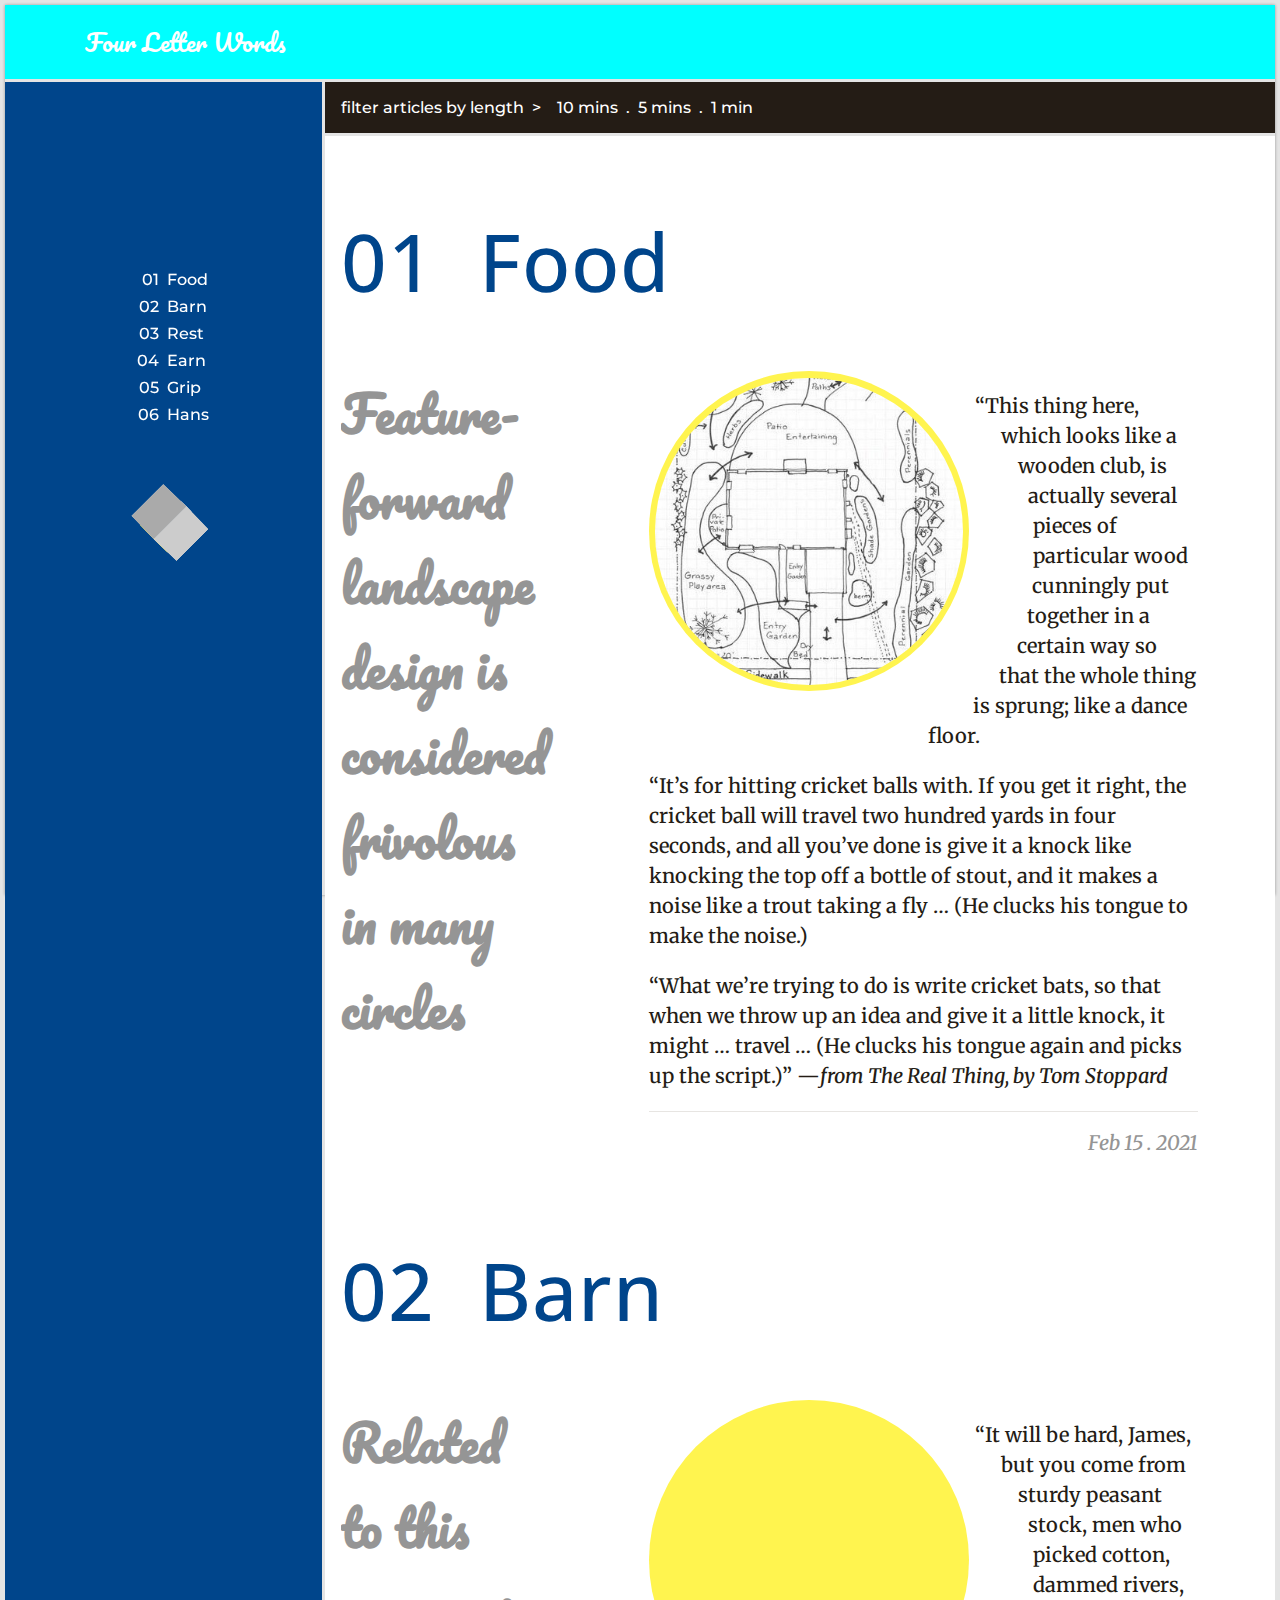
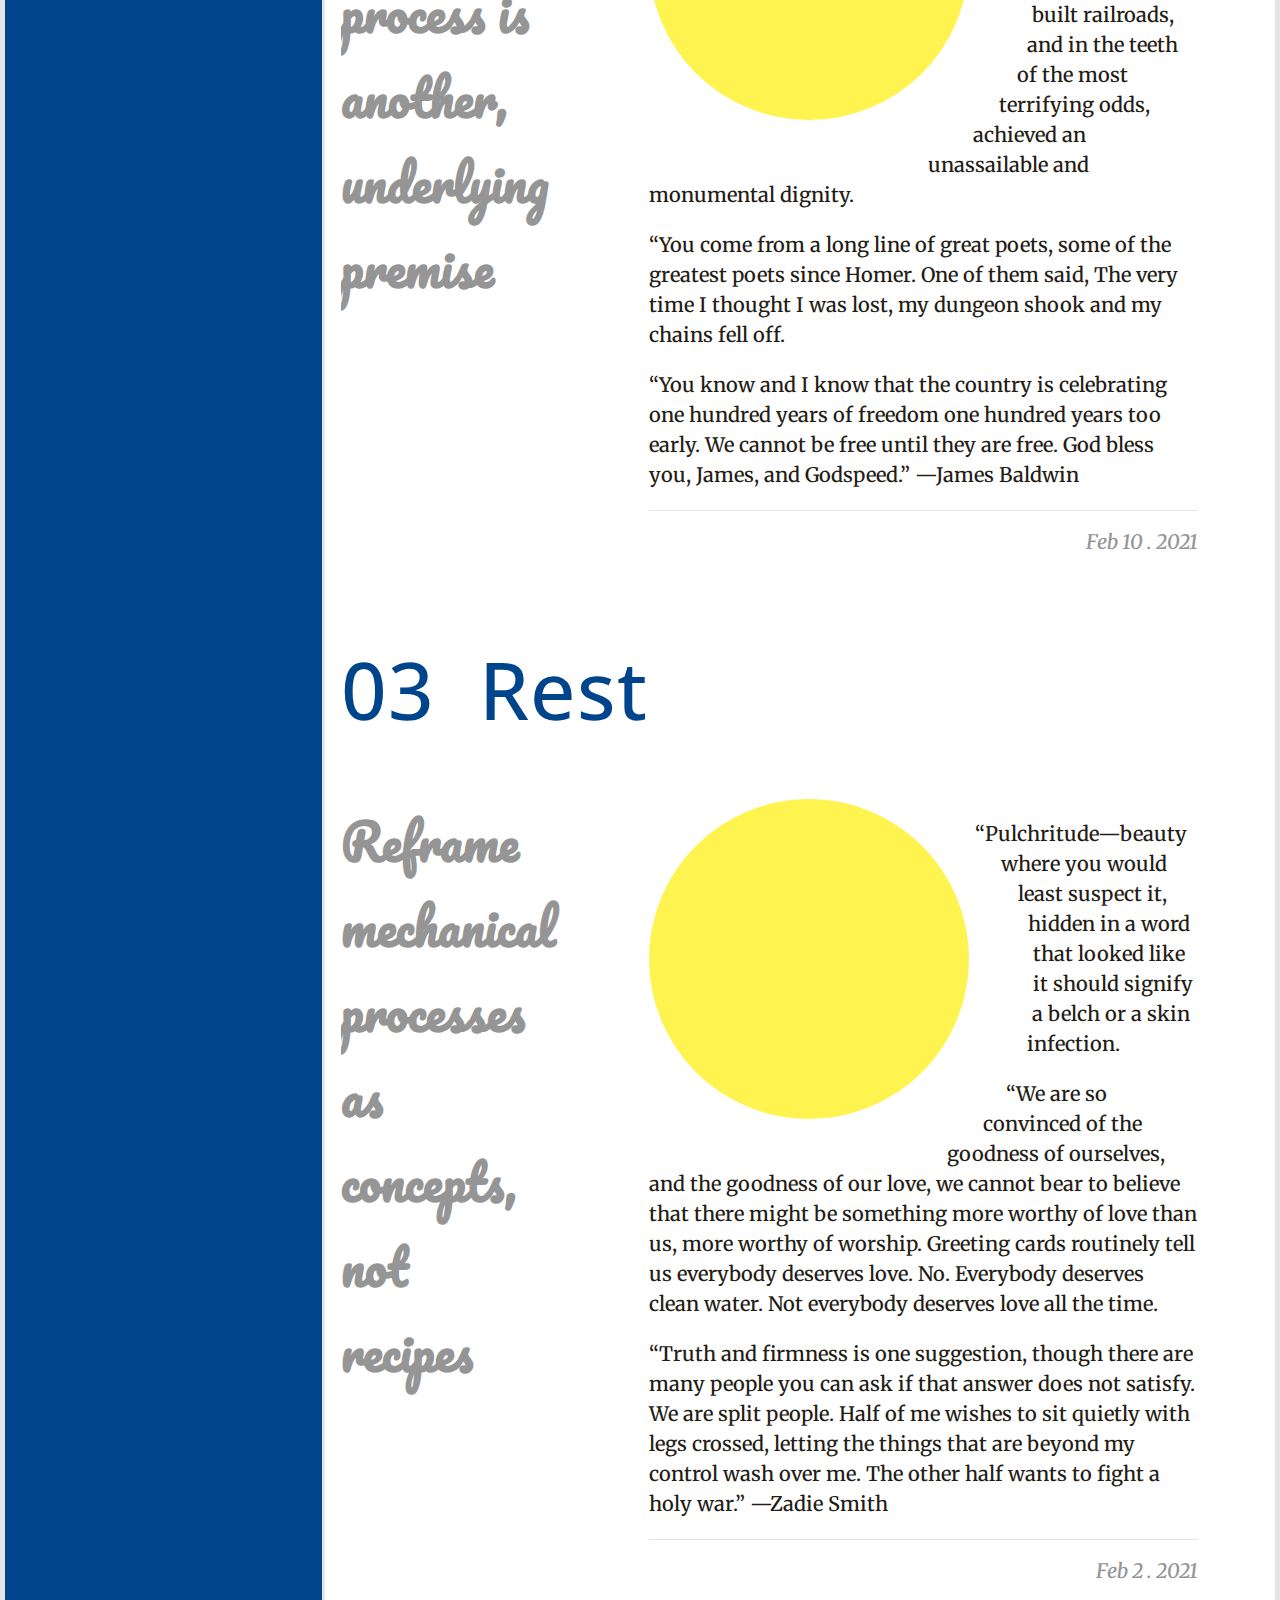
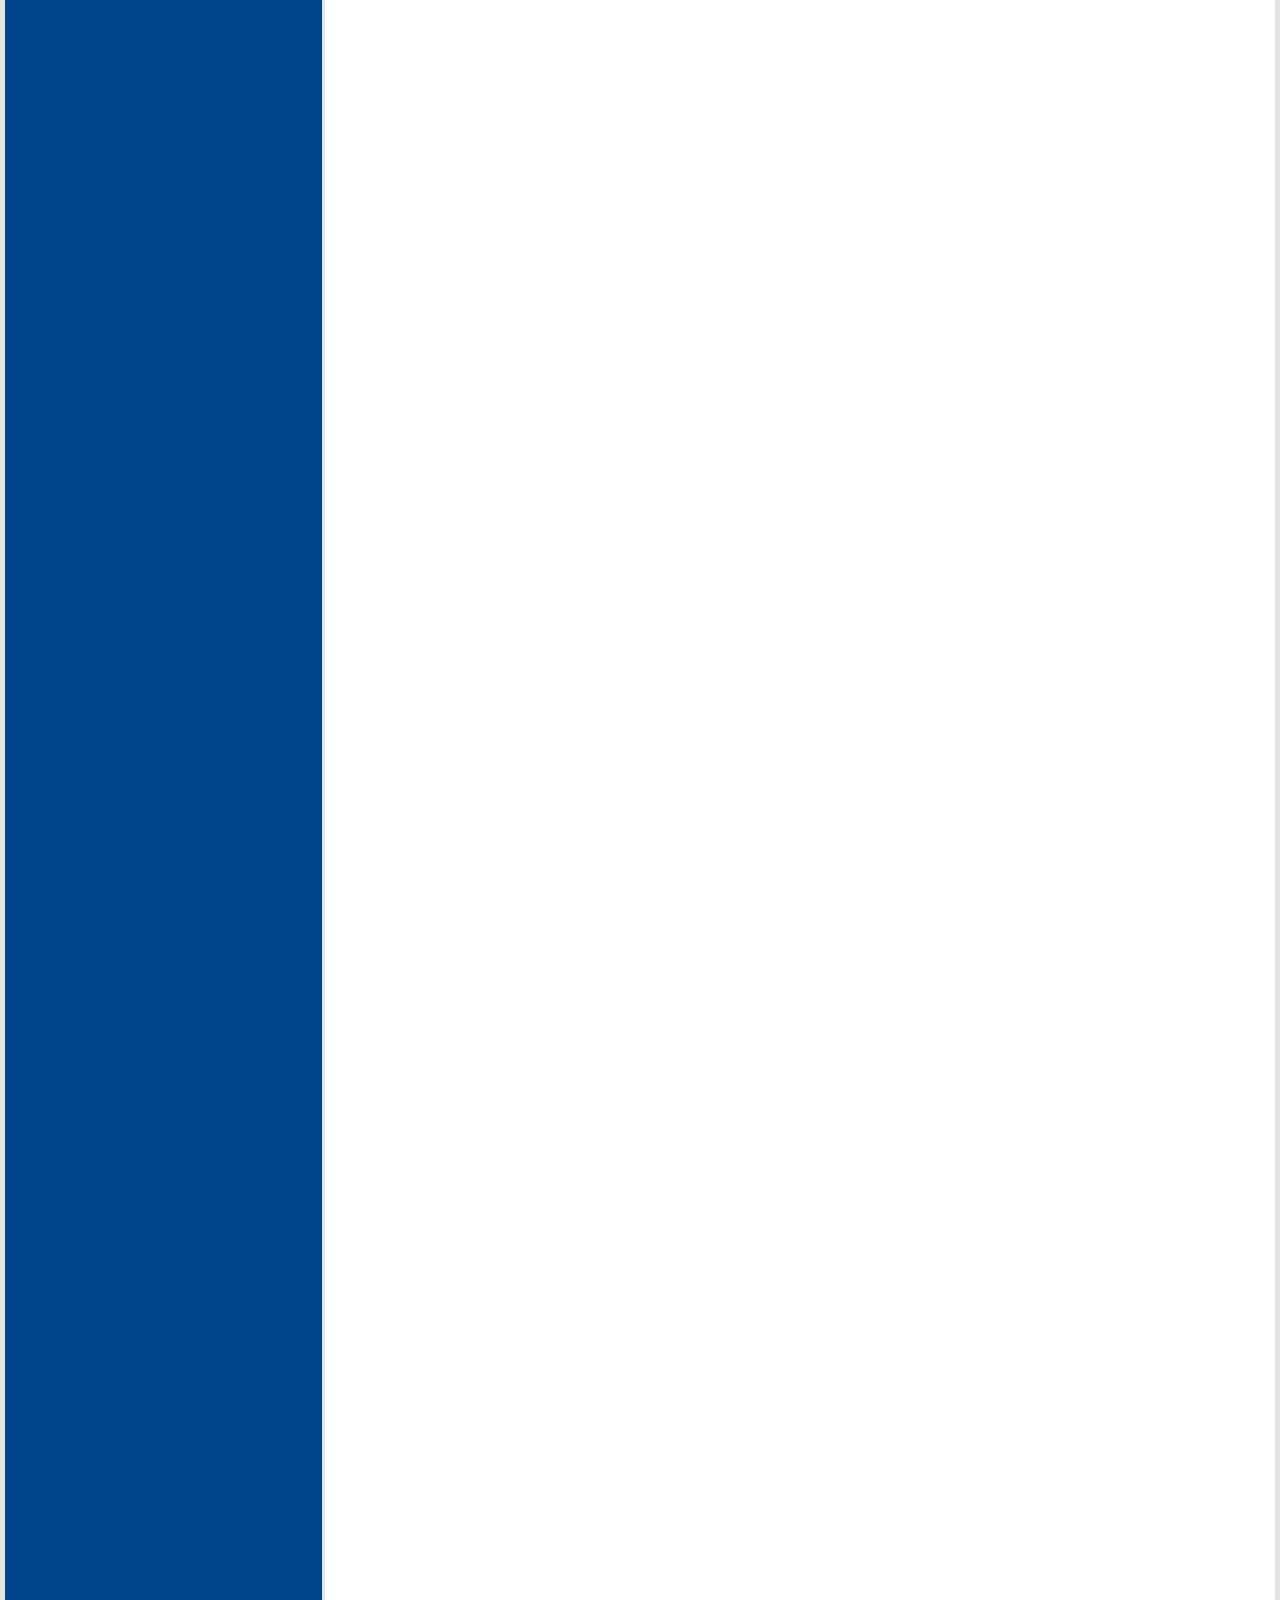
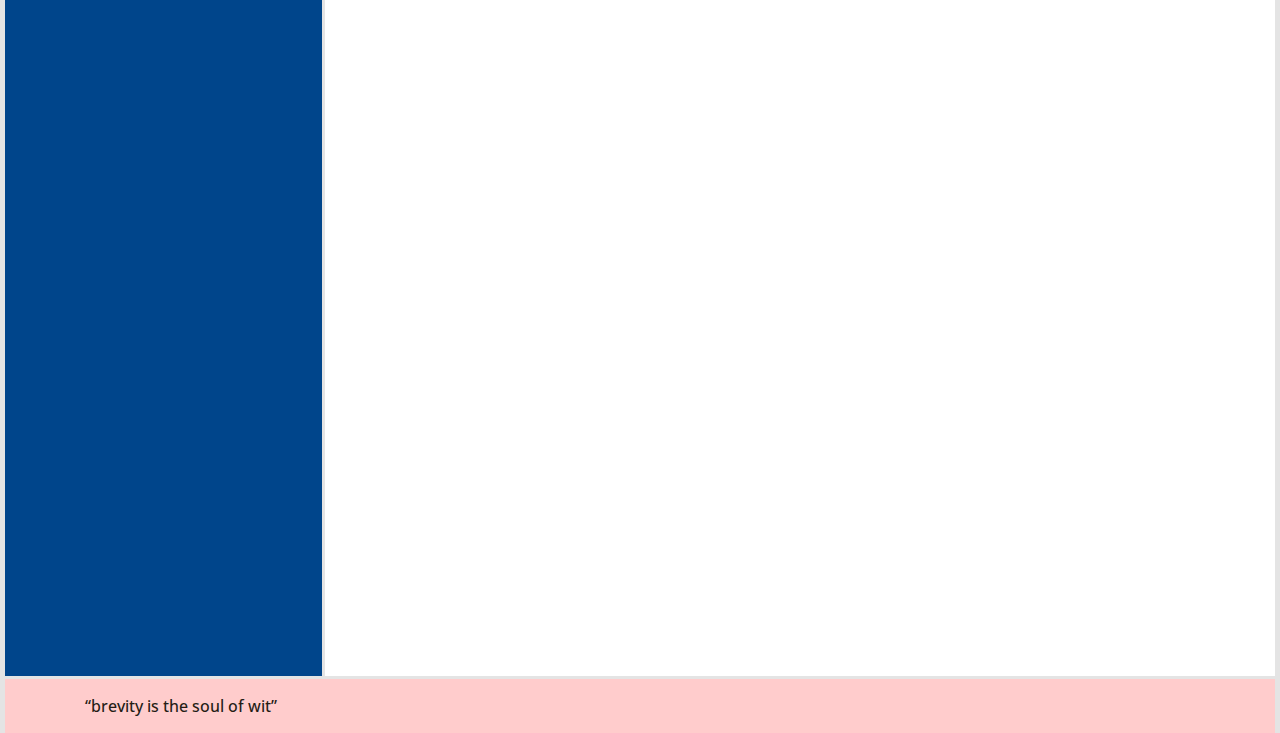
==== post.html @ 9ed11d13 "Add files via upload" ====
<!DOCTYPE html>

<html lang="en" id="start">

  <head>

    <!-- general -->
    <title>Whale</title>
    <meta name="description" content="#" >
    <meta name="viewport" content="width=device-width, initial-scale=1.0, maximum-scale=5">
    <meta http-equiv="Content-Type" content="text/html; charset=utf-8" >

    <!-- style assets -->
    <link rel="preconnect" href="https://fonts.gstatic.com">
    <link href="https://fonts.googleapis.com/css2?family=Lato&family=Merriweather&family=Montserrat&family=Open+Sans:wght@800&family=Oswald&family=Pacifico&family=Poppins&display=swap" rel="stylesheet">
    <link rel="preload" href="https://unpkg.com/aos@2.3.1/dist/aos.css" crossorigin as="style">
    <link rel="stylesheet" href="https://unpkg.com/aos@2.3.1/dist/aos.css" media="print" onload="this.media='all'">  
    <link rel="stylesheet" href="css/style.css" media="print" onload="this.media='all'">   

    <!-- main scripts-->
    <script src="https://ajax.googleapis.com/ajax/libs/jquery/3.5.1/jquery.min.js"></script>

    <!-- modernizr -->
    <script>
      
      !function(e,n,A){function o(e,n){return typeof e===n}function t(){var e,n,A,t,a,i,l;for(var f in r)if(r.hasOwnProperty(f)){if(e=[],n=r[f],n.name&&(e.push(n.name.toLowerCase()),n.options&&n.options.aliases&&n.options.aliases.length))for(A=0;A<n.options.aliases.length;A++)e.push(n.options.aliases[A].toLowerCase());for(t=o(n.fn,"function")?n.fn():n.fn,a=0;a<e.length;a++)i=e[a],l=i.split("."),1===l.length?Modernizr[l[0]]=t:(!Modernizr[l[0]]||Modernizr[l[0]]instanceof Boolean||(Modernizr[l[0]]=new Boolean(Modernizr[l[0]])),Modernizr[l[0]][l[1]]=t),s.push((t?"":"no-")+l.join("-"))}}function a(e){var n=u.className,A=Modernizr._config.classPrefix||"";if(c&&(n=n.baseVal),Modernizr._config.enableJSClass){var o=new RegExp("(^|\\s)"+A+"no-js(\\s|$)");n=n.replace(o,"$1"+A+"js$2")}Modernizr._config.enableClasses&&(n+=" "+A+e.join(" "+A),c?u.className.baseVal=n:u.className=n)}function i(e,n){if("object"==typeof e)for(var A in e)f(e,A)&&i(A,e[A]);else{e=e.toLowerCase();var o=e.split("."),t=Modernizr[o[0]];if(2==o.length&&(t=t[o[1]]),"undefined"!=typeof t)return Modernizr;n="function"==typeof n?n():n,1==o.length?Modernizr[o[0]]=n:(!Modernizr[o[0]]||Modernizr[o[0]]instanceof Boolean||(Modernizr[o[0]]=new Boolean(Modernizr[o[0]])),Modernizr[o[0]][o[1]]=n),a([(n&&0!=n?"":"no-")+o.join("-")]),Modernizr._trigger(e,n)}return Modernizr}var s=[],r=[],l={_version:"3.6.0",_config:{classPrefix:"",enableClasses:!0,enableJSClass:!0,usePrefixes:!0},_q:[],on:function(e,n){var A=this;setTimeout(function(){n(A[e])},0)},addTest:function(e,n,A){r.push({name:e,fn:n,options:A})},addAsyncTest:function(e){r.push({name:null,fn:e})}},Modernizr=function(){};Modernizr.prototype=l,Modernizr=new Modernizr;var f,u=n.documentElement,c="svg"===u.nodeName.toLowerCase();!function(){var e={}.hasOwnProperty;f=o(e,"undefined")||o(e.call,"undefined")?function(e,n){return n in e&&o(e.constructor.prototype[n],"undefined")}:function(n,A){return e.call(n,A)}}(),l._l={},l.on=function(e,n){this._l[e]||(this._l[e]=[]),this._l[e].push(n),Modernizr.hasOwnProperty(e)&&setTimeout(function(){Modernizr._trigger(e,Modernizr[e])},0)},l._trigger=function(e,n){if(this._l[e]){var A=this._l[e];setTimeout(function(){var e,o;for(e=0;e<A.length;e++)(o=A[e])(n)},0),delete this._l[e]}},Modernizr._q.push(function(){l.addTest=i}),Modernizr.addAsyncTest(function(){function e(e,n,A){function o(n){var o=n&&"load"===n.type?1==t.width:!1,a="webp"===e;i(e,a&&o?new Boolean(o):o),A&&A(n)}var t=new Image;t.onerror=o,t.onload=o,t.src=n}var n=[{uri:"[data-uri]",name:"webp"},{uri:"[data-uri]",name:"webp.alpha"},{uri:"[data-uri]",name:"webp.animation"},{uri:"[data-uri]",name:"webp.lossless"}],A=n.shift();e(A.name,A.uri,function(A){if(A&&"load"===A.type)for(var o=0;o<n.length;o++)e(n[o].name,n[o].uri)})}),t(),a(s),delete l.addTest,delete l.addAsyncTest;for(var p=0;p<Modernizr._q.length;p++)Modernizr._q[p]();e.Modernizr=Modernizr}(window,document);

    </script>

    <script>
      
      window.addEventListener('scroll', () => {
        document.body.style.setProperty('--scroll',window.pageYOffset / (document.body.offsetHeight - window.innerHeight));
      }, false);

    </script>

    <!-- open graph -->
    <meta property="og:url" content="#">
    <meta property="og:type" content="website">
    <meta property="og:title" content="#">
    <meta property="og:description" content="#">
    <meta property="fb:app_id" content="#" />
    <meta property="og:image" content="#">
    <meta property="og:image:width" content="#" />
    <meta property="og:image:height" content="#" />

    <!-- twitter -->
    <meta name="twitter:card" content="summary_large_image">
    <meta name="twitter:site" content="#">
    <meta name="twitter:creator" content="#">
    <meta name="twitter:image" content="#">

  </head>

  <body id="main">
      
    <div class="page-wrap">

      <header class="page-header">

        <div>Four Letter Words</div>

      </header>

      <nav class="page-nav">filter articles by length&nbsp;&nbsp;>&nbsp;&nbsp;&nbsp;&nbsp;10 mins&nbsp;&nbsp;.&nbsp;&nbsp;5 mins&nbsp;&nbsp;.&nbsp;&nbsp;1 min</nav>

      <main class="page-main">

        <article id="01">

          <div class="article-wrap">

            <h1>01&nbsp;&nbsp;Food</h1>

            <h3>Feature-forward landscape design is considered frivolous in many circles</h3>

            <div class="article-main-text">

              <div class="yellow-box"><img src="img/plants-360-square.jpg" data-aos="zoom-in" data-aos-delay="200"></div>

              <p>&ldquo;This thing here, which looks like a wooden club, is actually several pieces of particular wood cunningly put together in a certain way so that the whole thing is sprung; like a dance floor.</p>
              <p>&ldquo;It’s for hitting cricket balls with. If you get it right, the cricket ball will travel two hundred yards in four seconds, and all you’ve done is give it a knock like knocking the top off a bottle of stout, and it makes a noise like a trout taking a fly … (He clucks his tongue to make the noise.)</p>
              <p>&ldquo;What we’re trying to do is write cricket bats, so that when we throw up an idea and give it a little knock, it might … travel … (He clucks his tongue again and picks up the script.)&rdquo; &mdash;<em>from The Real Thing, by Tom Stoppard</em></p>

              <p class="post-date">Feb 15 . 2021</p>

            </div>

          </div> 

        </article>

        <article id="02">

          <div class="article-wrap">          

            <h1>02&nbsp;&nbsp;Barn</h1>

            <h3>Related to this process is another, underlying premise</h3>

            <div class="article-main-text">

              <div class="yellow-box"><img src="img/barn-360-square.jpg" data-aos="zoom-in" data-aos-delay="200"></div>

              <p>&ldquo;It will be hard, James, but you come from sturdy peasant stock, men who picked cotton, dammed rivers, built railroads, and in the teeth of the most terrifying odds, achieved an unassailable and monumental dignity.</p>

              <p>&ldquo;You come from a long line of great poets, some of the greatest poets since Homer. One of them said, The very time I thought I was lost, my dungeon shook and my chains fell off.</p>

              <p>&ldquo;You know and I know that the country is celebrating one hundred years of freedom one hundred years too early. We cannot be free until they are free. God bless you, James, and Godspeed.&rdquo; &mdash;James Baldwin </p>

              <p class="post-date">Feb 10 . 2021</p>              

            </div>

          </div>

        </article>

        <article id="03">

          <div class="article-wrap">          

            <h1>03&nbsp;&nbsp;Rest</h1>

            <h3>Reframe mechanical processes as concepts, not recipes</h3>

            <div class="article-main-text">   

              <div class="yellow-box"><img src="img/chart-360-square.jpg" data-aos="zoom-in" data-aos-delay="200"></div>

              <p>&ldquo;Pulchritude&mdash;beauty where you would least suspect it, hidden in a word that looked like it should signify a belch or a skin infection.</p>

              <p>&ldquo;We are so convinced of the goodness of ourselves, and the goodness of our love, we cannot bear to believe that there might be something more worthy of love than us, more worthy of worship. Greeting cards routinely tell us everybody deserves love. No. Everybody deserves clean water. Not everybody deserves love all the time.</p>

              <p>&ldquo;Truth and firmness is one suggestion, though there are many people you can ask if that answer does not satisfy. We are split people. Half of me wishes to sit quietly with legs crossed, letting the things that are beyond my control wash over me. The other half wants to fight a holy war.&rdquo; &mdash;Zadie Smith </p>

              <p class="post-date">Feb 2 . 2021</p>              

            </div>

          </div>

        </article>

        <article id="04">

          <div class="article-wrap">          

            <h1>04&nbsp;&nbsp;Earn</h1>

            <h3>Defining a rhombus would be easier if it was called a diamond</h3>

            <div class="article-main-text">

              <div class="yellow-box"><img src="img/barn-360-square.jpg" data-aos="zoom-in" data-aos-delay="200"></div>            

              <p>&ldquo;And these qualities being the only ones which could attract consideration, it was soon necessary to have them, or, at least, to appear to.</p>

              <p>&ldquo;In other words, for one's own advantage, it was necessary to appear to be other than what one, in fact, was.</p>

              <p>&rdquo;Pity, it turns out, is a natural sentiment which, moderating in each individual the activity of love of onesself, contributes to the natural preservation of the entire species.&mdash;Jean-Jacques Rousseau</p>

              <p class="post-date">Dec 19 . 2020</p>              

            </div>

          </div>

        </article> 

        <article id="05">

          <div class="article-wrap">          

            <h1>05&nbsp;&nbsp;Grip</h1>

            <h3>Screenless time isn't what it used to be, yet hope lingers</h3>

            <div class="article-main-text"> 

              <div class="yellow-box"><img src="img/plants-360-square.jpg" data-aos="zoom-in" data-aos-delay="200"></div>                     

              <p>Lorem ipsum dolor, sit amet consectetur adipisicing elit. Dignissimos laborum cumque incidunt, enim ipsa dicta? Porro illo doloribus, consectetur eum exercitationem sit ipsam, est nesciunt maxime, eius animi dolor? Deserunt dolor sed, ipsam tempore ullam architecto fuga voluptas, quis veniam. Vitae veniam, odit adipisci.</p>

              <p>Quas similique debitis excepturi quisquam minima facere temporibus, porro optio perferendis iusto fuga. Consequuntur pariatur illum doloremque, necessitatibus praesentium quis cumque officiis non commodi reprehenderit quaerat velit saepe impedit vitae dolores, veritatis reiciendis ducimus nobis totam.</p>

              <p class="post-date">Dec 3 . 2020</p>              

            </div>

          </div>

        </article>

        <article id="06">

          <div class="article-wrap">          

            <h1>06&nbsp;&nbsp;Hans</h1>

            <h3>Plateless meat rests in dirt, climbing into roses</h3>

            <div class="article-main-text"> 

              <div class="yellow-box"><img src="img/hans-bw-3-360-square.jpg" data-aos="zoom-in" data-aos-delay="200"></div>                     

              <p>Lorem ipsum dolor, sit amet consectetur adipisicing elit. Dignissimos laborum cumque incidunt, enim ipsa dicta? Porro illo doloribus, consectetur eum exercitationem sit ipsam, est nesciunt maxime, eius animi dolor? Deserunt dolor sed, ipsam tempore ullam architecto fuga voluptas, quis veniam. Vitae veniam, odit adipisci.</p>

              <p>Quas similique debitis excepturi quisquam minima facere temporibus, porro optio perferendis iusto fuga. Consequuntur pariatur illum doloremque, necessitatibus praesentium quis cumque officiis non commodi reprehenderit quaerat velit saepe impedit vitae dolores, veritatis reiciendis ducimus nobis totam.</p>

              <p>Quas similique debitis excepturi quisquam minima facere temporibus, porro optio perferendis iusto fuga. Consequuntur pariatur illum doloremque, necessitatibus praesentium quis cumque officiis non commodi reprehenderit quaerat velit saepe impedit vitae dolores, veritatis reiciendis ducimus nobis totam.</p>              

              <p class="post-date">Dec 1 . 2020</p>              

            </div>

          </div>

        </article>                     

      </main>

      <aside class="page-sidebar" >

        <div class="cube-wrap">
          <div class="cube">
            <div class="side top"></div>
            <div class="side bottom"></div>
            <div class="side front"></div>
            <div class="side back"></div>
            <div class="side left"></div>
            <div class="side right"></div>
          </div>
        </div>

        <div class="page-sidebar-menu">

          <div class="left-col"><a href="#01">01</a></div><div class="right-col"><a href="#01">Food</a></div>
          <div class="left-col"><a href="#02">02</a></div><div class="right-col"><a href="#02">Barn</a></div>
          <div class="left-col"><a href="#03">03</a></div><div class="right-col"><a href="#03">Rest</a></div>
          <div class="left-col"><a href="#04">04</a></div><div class="right-col"><a href="#04">Earn</a></div>
          <div class="left-col"><a href="#05">05</a></div><div class="right-col"><a href="#05">Grip</a></div>
          <div class="left-col"><a href="#06">06</a></div><div class="right-col"><a href="#06">Hans</a></div>

        </div>                   

      </aside>

      <footer class="page-footer">

        <div><q>brevity is the soul of wit</q></div>

      </footer>

    </div>

    <script src="https://unpkg.com/aos@next/dist/aos.js"></script>

    <script>

      AOS.init();

    </script>    
    
  </body>

</html>
---- css/style.css ----
* {

          box-sizing: border-box;

        }

        html {

          scroll-behavior: smooth;

        }

        body {

          background: #e4e4e4;
          padding: 5px;
          min-height: 200vh;
          margin: 0;
          font-size: 16px;
          font-weight: 500;
          text-rendering: optimizeLegibility;
          --blk1: #241c15;
          --blk2: #000000;
          --wht1: #ffffff;
          --wht2: #f6f6f4;
          --yel1: #fff44f;
          --yel2: #ffe01b;
          --red1: #ffcccc;
          --red2: #ff4f5e;
          --blu1: #00ffff;
          --blu2: #00458b;
          --grn1: #54ffbd;
          --grn2: #005e5e;
          --pur1: #6e008b;
          --pur2: #6e008b;
          --gry1: #e7e5e2;
          --gry2: #959595;

        }


    /*  PAGE  */

        .page-wrap {

          height: calc(100vh - 10px);
          box-shadow: 0 0 3px rgba(0, 0, 0, 0.33);
          display: grid;
          grid-template-columns: minmax(10px, 1fr) minmax(10px, 3fr);
          grid-template-rows: min-content min-content 1fr min-content;
          grid-gap: 3px;

        }

        .page-wrap > * {

          padding: 1rem;
          text-align: center;

        }          


    /*  HEADER  */        

        .page-header {

          grid-column: 1/-1;
          background: var(--blu1);
          font-family: 'Pacifico', cursive;
          font-size: x-large;
          color: white;
          text-align: left;

        }

        .page-header > div {

           display: inline-block;
           margin-left: 5vw;

        }


    /*  SIDEBAR  */        

        .page-sidebar {

          grid-column: 1/2;
          grid-row: 2/4;
          background: var(--blu2);
          font-family: 'Montserrat', sans-serif;
          color: var(--wht1);

        }

        .page-sidebar a {

          text-decoration: none;
          color: var(--wht1);

        }

        .page-sidebar-menu {

          display: grid;
          grid-template-columns: 1fr 1fr;
          grid-template-rows: auto;
          grid-gap: 0.5rem;
          position: sticky;
          top: 30%;

        }

        .page-sidebar-menu .left-col {

          text-align: right;

        }

        .page-sidebar-menu .right-col {

          text-align: left;

        }


    /*  NAV  */        

        .page-nav {

          grid-column: 2/3;
          background: var(--blk1);
          font-family: 'Montserrat', sans-serif;
          text-align: left;
          color: var(--wht1);          

        }


    /*  MAIN  */        

        .page-main {

          grid-column: 2/3;
          background: var(--wht1);
          color: var(--blk1);

        }

    /*  ARTICLE  */

        article {

          contain: content;
          content-visibility: auto;
          contain-intrinsic-size: 750px;

        }

        .article-wrap {

          display: grid;
          grid-gap: 3px;
          grid-template-columns: minmax(10px, 1fr) minmax(10px, 2fr);
          grid-template-rows: min-content min-content 1fr min-content;

        }

        .article-main-text {

          grid-column: 2/3;
          grid-row: 2/4;
          color: var(--blk1);

        }

        .yellow-box {

          height: 20rem;
          width: 20rem;
          background: var(--yel1);
          border-radius: 50%;
          float: left;
          shape-outside: circle();
          margin-right: 5rem;
          margin-bottom: 3rem;

        }

        .yellow-box img {

          border-radius: 50%;
          width: 96%;
          height: auto;
          position: relative;
          top: 2%;

        }

        .post-date {

          font-style: italic;
          font-weight: 500;
          color: var(--gry2);
          padding-top: 1rem;
          margin-top: 1rem;
          border-top: 1px solid var(--gry1);
          text-align: right;

        }          


    /*  FOOTER  */        

        .page-footer {

          grid-column: 1/-1;
          background: var(--red1);
          font-family: 'Open Sans', sans-serif;         
          text-align: left;
          color: var(--blk1);

        }

        .page-footer > div {

           display: inline-block;
           margin-left: 5vw;

        }        


    /*  H1, H3, P, ETC  */        

        h1 {

          font-family: 'Open Sans', sans-serif;
          font-style: normal;
          font-weight: 500;
          font-size: 5rem;
          letter-spacing: 1px;
          text-align: left;
          color: var(--blu2);
          grid-column: 1/-1;
          grid-row: 1/2;

        }

        h3 {

          text-transform: none;
          text-align: left;
          font-family: 'Pacifico', cursive;
          font-weight: 700;
          font-size: 3rem;
          color: var(--gry2);
          width: 66.67%;
          grid-column: 1/2;
          grid-row: 2/4;
          margin-top: 0;

        }    

        p {

          text-align: left;
          text-transform: none;
          font-family: 'Merriweather', serif;
          font-size: 1.25rem;
          line-height: 150%;
          margin-right: 10%;

        }


    /*  MEDIA QUERIES  */

        @media (max-width: 600px) {

          .page-wrap {

            grid-template-columns: 100%;
            grid-template-rows: auto;

          }

          .page-wrap > * {

            grid-column: 1/-1 !important;
            grid-row: auto !important;

          }

          .article-wrap > * {

            grid-column: 1/-1 !important;
            grid-row: auto !important;

          }

          .cube-wrap {

            display: none;

          }

        }


    /*  EMBELLISHMENTS  */

        ::-moz-selection { 

          background-color: var(--blu2); color: var(--wht1) 

        }
        
        ::selection { 

          background-color:var(--blu2); color: var(--wht1) 

        }


    /* CUBE */

          .cube-wrap {

            --size: 5vmin;
            position: sticky;
            top: 58%;
            left: 13.25%;
            width: 0;
            height: 0;
            perspective: 100vmin;

          }

          .cube {

            transform-style: preserve-3d;
            transform: rotateX(0deg) rotateZ(45deg) rotateY(-45deg);
            animation: cube 1s linear;

          }

          @keyframes cube {

            to {

              transform: rotateX(360deg) rotateZ(45deg) rotateY(-45deg);

            }

          }

          .side {

            position: absolute;
            width: var(--size);
            height: var(--size);
            background-color: #eee;
            backface-visibility: visible;
            top: calc(var(--size) * -.5);
            left: calc(var(--size) * -.5);

          }

          .top {

            background-color: #fff;
            transform: rotateX(90deg) translateZ(calc(var(--size) * .5));

          }

          .bottom {

            background-color: var(--yel1);
            transform: rotateX(90deg) translateZ(calc(var(--size) * -.5));

          }

          .left {

            background-color: #ccc;
            transform: rotateY(90deg) translateZ(calc(var(--size) * .5));

          }
          .right {
            background-color: #ddd;
            transform: rotateY(90deg) translateZ(calc(var(--size) * -.5));
          }

          .front {

            background-color: #aaa;
            transform: translateZ(calc(var(--size) * .5));

          }

          .back {

            background-color: #bbb;
            transform: translateZ(calc(var(--size) * -.5));

          }

          :root * {

            animation-play-state: paused;
            animation-delay: calc(var(--scroll) * -1s);
            animation-iteration-count: 5;
            animation-fill-mode: both;

          }
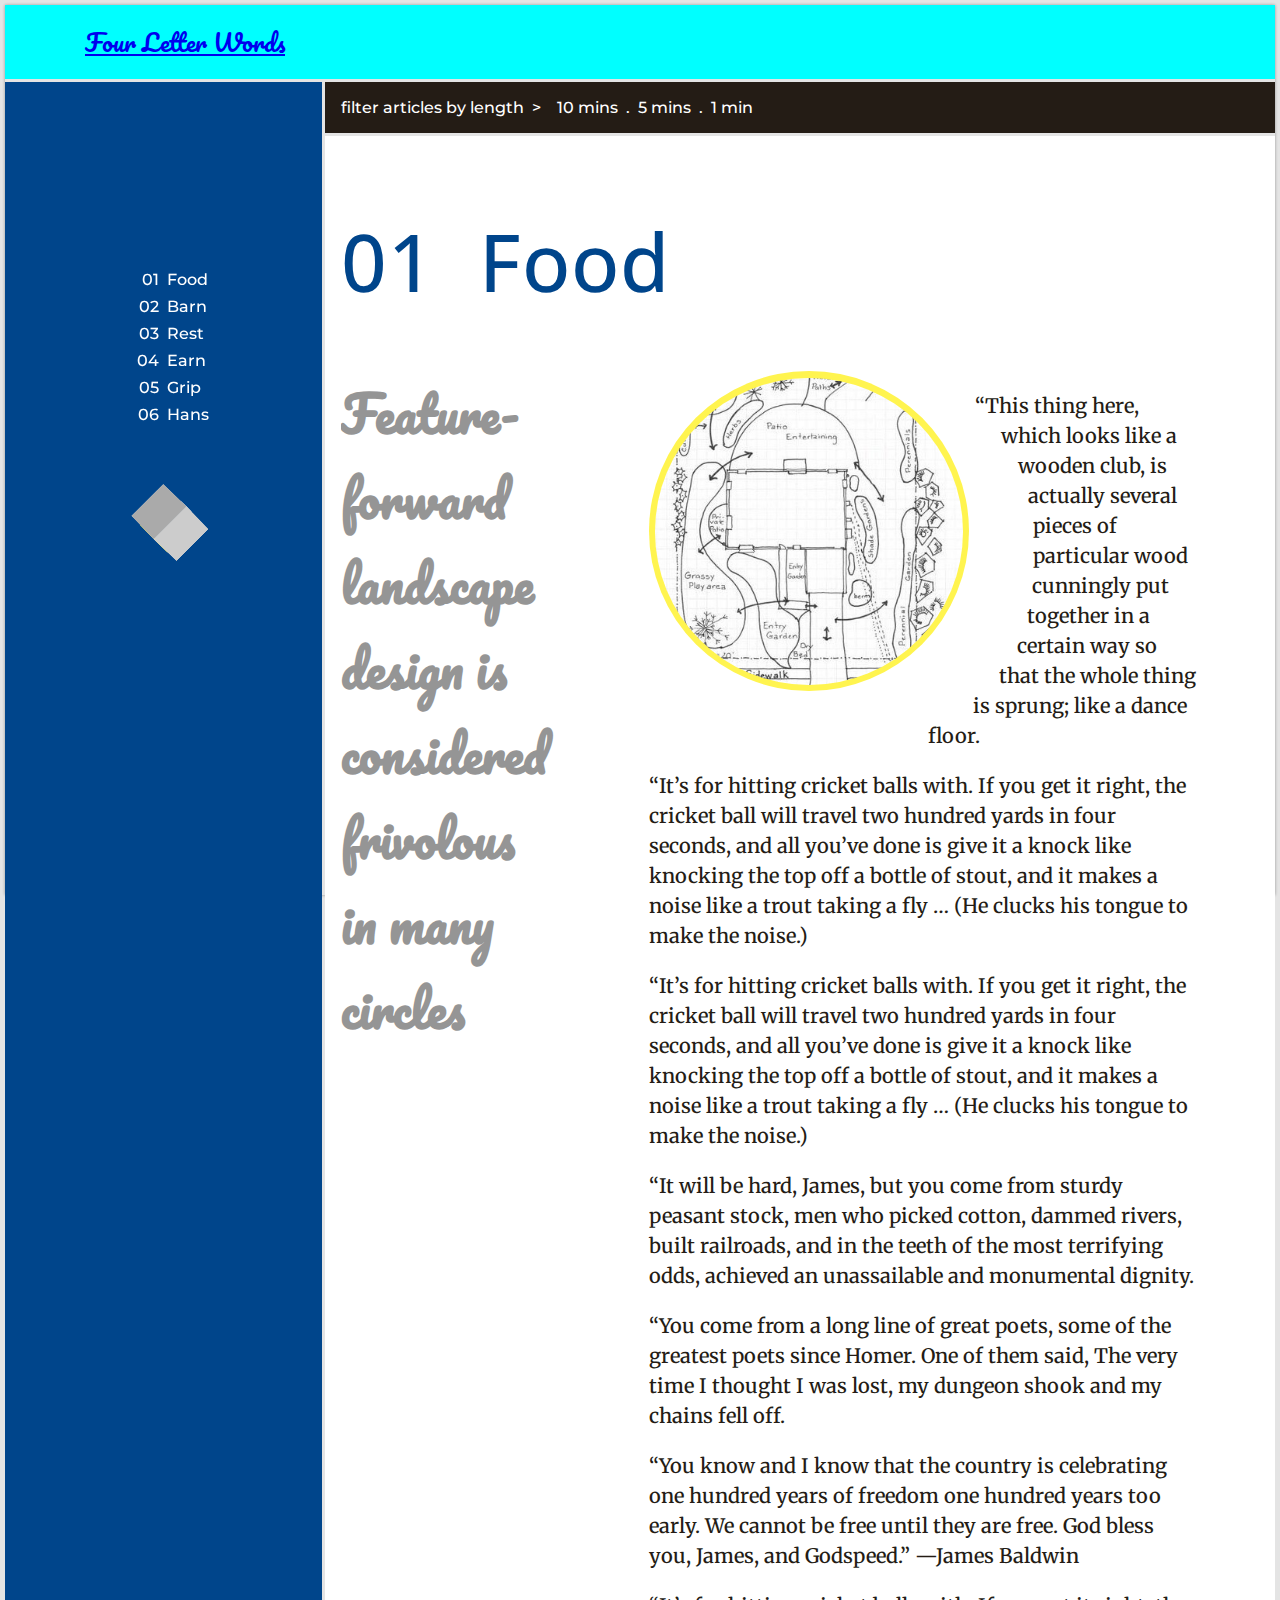
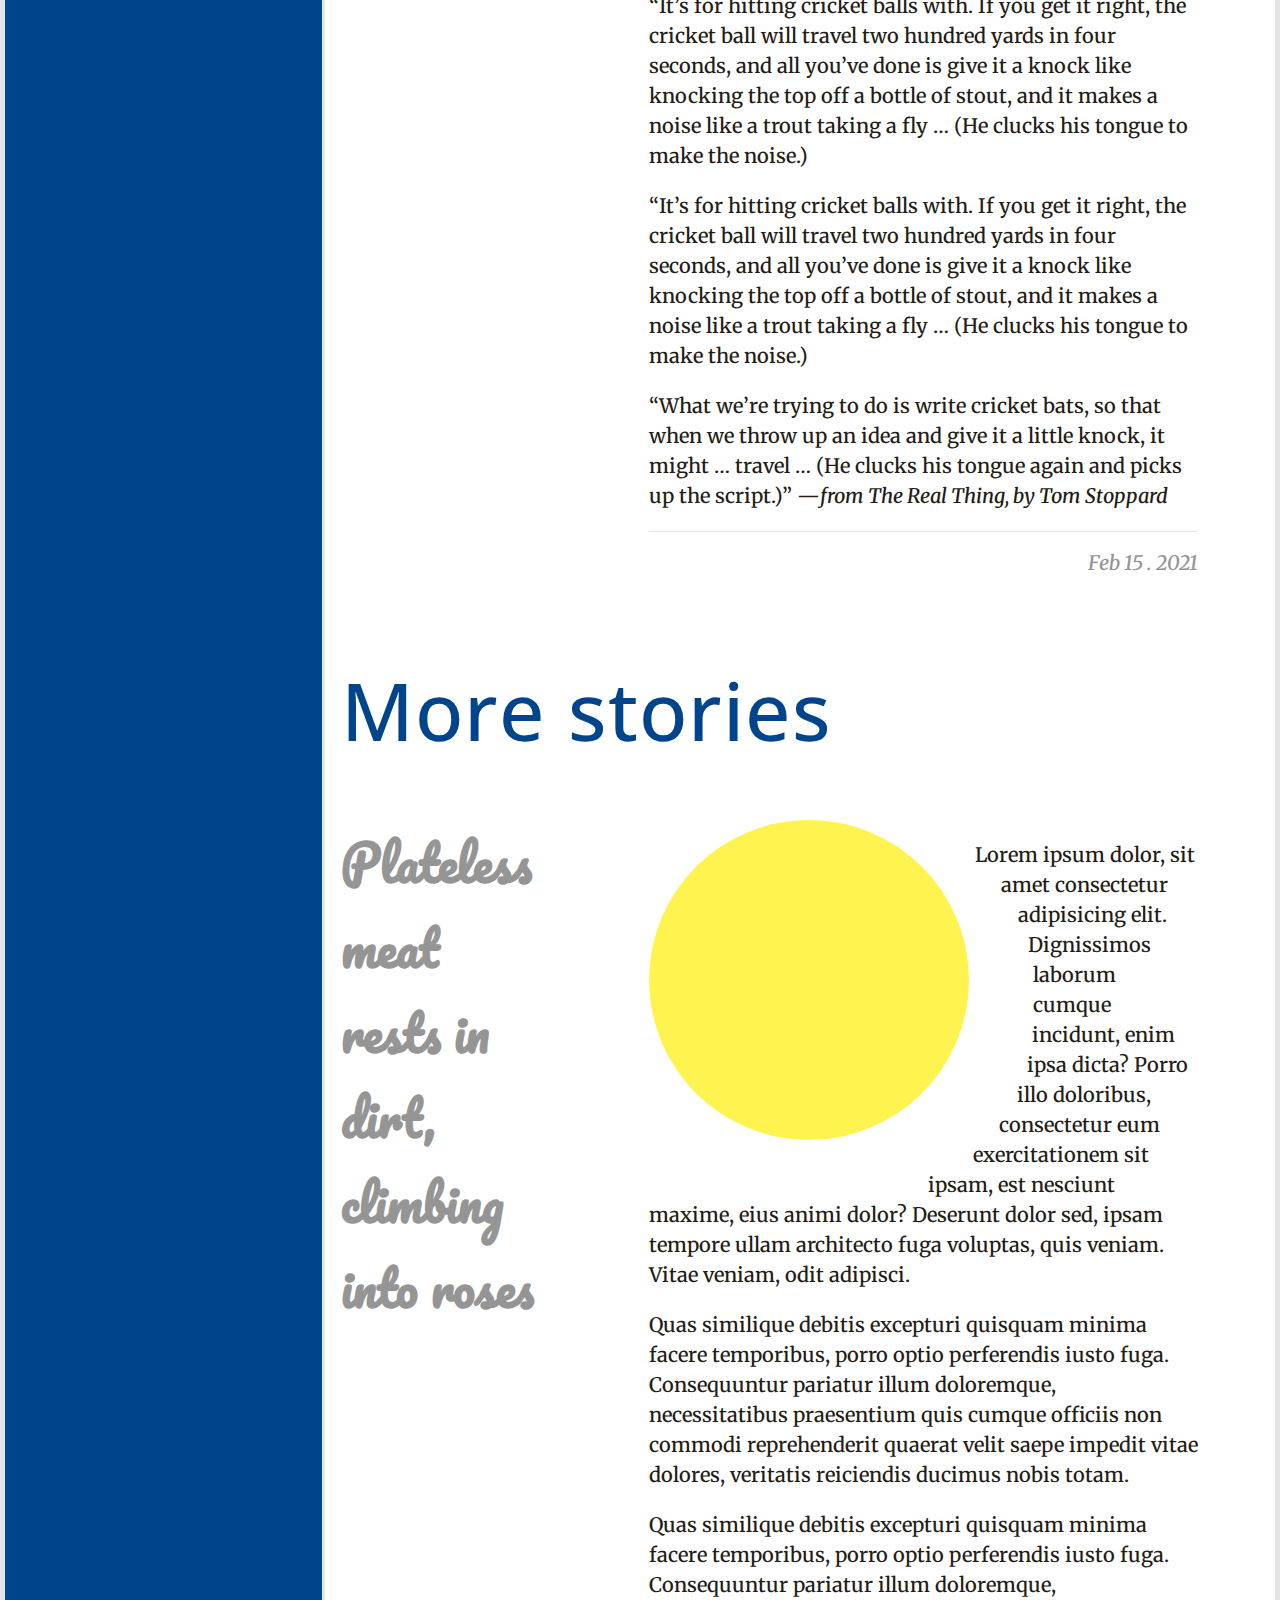
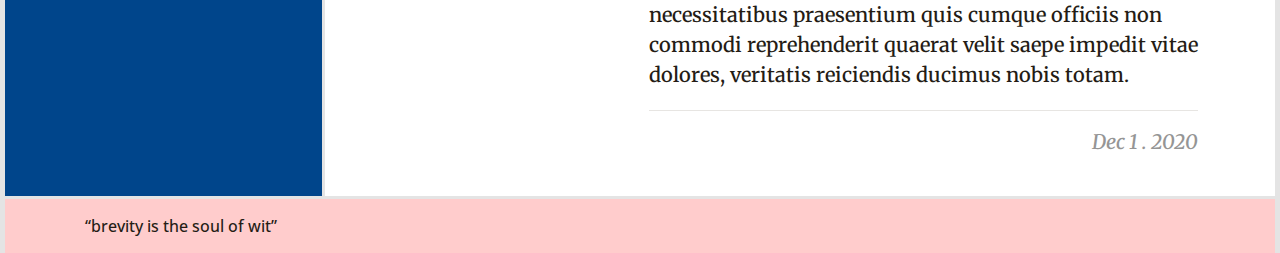
==== commit c5f06651: "Update post.html" ====
--- a/post.html
+++ b/post.html
@@ -59,7 +59,7 @@
 
       <header class="page-header">
 
-        <div>Four Letter Words</div>
+        <div><a href="index.html">Four Letter Words</a></div>
 
       </header>
 
@@ -81,6 +81,12 @@
 
               <p>&ldquo;This thing here, which looks like a wooden club, is actually several pieces of particular wood cunningly put together in a certain way so that the whole thing is sprung; like a dance floor.</p>
               <p>&ldquo;It’s for hitting cricket balls with. If you get it right, the cricket ball will travel two hundred yards in four seconds, and all you’ve done is give it a knock like knocking the top off a bottle of stout, and it makes a noise like a trout taking a fly … (He clucks his tongue to make the noise.)</p>
+              <p>&ldquo;It’s for hitting cricket balls with. If you get it right, the cricket ball will travel two hundred yards in four seconds, and all you’ve done is give it a knock like knocking the top off a bottle of stout, and it makes a noise like a trout taking a fly … (He clucks his tongue to make the noise.)</p>
+              <p>&ldquo;It will be hard, James, but you come from sturdy peasant stock, men who picked cotton, dammed rivers, built railroads, and in the teeth of the most terrifying odds, achieved an unassailable and monumental dignity.</p>
+              <p>&ldquo;You come from a long line of great poets, some of the greatest poets since Homer. One of them said, The very time I thought I was lost, my dungeon shook and my chains fell off.</p>
+              <p>&ldquo;You know and I know that the country is celebrating one hundred years of freedom one hundred years too early. We cannot be free until they are free. God bless you, James, and Godspeed.&rdquo; &mdash;James Baldwin </p>              
+              <p>&ldquo;It’s for hitting cricket balls with. If you get it right, the cricket ball will travel two hundred yards in four seconds, and all you’ve done is give it a knock like knocking the top off a bottle of stout, and it makes a noise like a trout taking a fly … (He clucks his tongue to make the noise.)</p>
+              <p>&ldquo;It’s for hitting cricket balls with. If you get it right, the cricket ball will travel two hundred yards in four seconds, and all you’ve done is give it a knock like knocking the top off a bottle of stout, and it makes a noise like a trout taking a fly … (He clucks his tongue to make the noise.)</p>                                          
               <p>&ldquo;What we’re trying to do is write cricket bats, so that when we throw up an idea and give it a little knock, it might … travel … (He clucks his tongue again and picks up the script.)&rdquo; &mdash;<em>from The Real Thing, by Tom Stoppard</em></p>
 
               <p class="post-date">Feb 15 . 2021</p>
@@ -89,115 +95,13 @@
 
           </div> 
 
-        </article>
-
-        <article id="02">
-
-          <div class="article-wrap">          
-
-            <h1>02&nbsp;&nbsp;Barn</h1>
-
-            <h3>Related to this process is another, underlying premise</h3>
-
-            <div class="article-main-text">
-
-              <div class="yellow-box"><img src="img/barn-360-square.jpg" data-aos="zoom-in" data-aos-delay="200"></div>
-
-              <p>&ldquo;It will be hard, James, but you come from sturdy peasant stock, men who picked cotton, dammed rivers, built railroads, and in the teeth of the most terrifying odds, achieved an unassailable and monumental dignity.</p>
-
-              <p>&ldquo;You come from a long line of great poets, some of the greatest poets since Homer. One of them said, The very time I thought I was lost, my dungeon shook and my chains fell off.</p>
-
-              <p>&ldquo;You know and I know that the country is celebrating one hundred years of freedom one hundred years too early. We cannot be free until they are free. God bless you, James, and Godspeed.&rdquo; &mdash;James Baldwin </p>
-
-              <p class="post-date">Feb 10 . 2021</p>              
-
-            </div>
-
-          </div>
-
-        </article>
-
-        <article id="03">
-
-          <div class="article-wrap">          
-
-            <h1>03&nbsp;&nbsp;Rest</h1>
-
-            <h3>Reframe mechanical processes as concepts, not recipes</h3>
-
-            <div class="article-main-text">   
-
-              <div class="yellow-box"><img src="img/chart-360-square.jpg" data-aos="zoom-in" data-aos-delay="200"></div>
-
-              <p>&ldquo;Pulchritude&mdash;beauty where you would least suspect it, hidden in a word that looked like it should signify a belch or a skin infection.</p>
-
-              <p>&ldquo;We are so convinced of the goodness of ourselves, and the goodness of our love, we cannot bear to believe that there might be something more worthy of love than us, more worthy of worship. Greeting cards routinely tell us everybody deserves love. No. Everybody deserves clean water. Not everybody deserves love all the time.</p>
-
-              <p>&ldquo;Truth and firmness is one suggestion, though there are many people you can ask if that answer does not satisfy. We are split people. Half of me wishes to sit quietly with legs crossed, letting the things that are beyond my control wash over me. The other half wants to fight a holy war.&rdquo; &mdash;Zadie Smith </p>
-
-              <p class="post-date">Feb 2 . 2021</p>              
-
-            </div>
-
-          </div>
-
-        </article>
-
-        <article id="04">
-
-          <div class="article-wrap">          
-
-            <h1>04&nbsp;&nbsp;Earn</h1>
-
-            <h3>Defining a rhombus would be easier if it was called a diamond</h3>
-
-            <div class="article-main-text">
-
-              <div class="yellow-box"><img src="img/barn-360-square.jpg" data-aos="zoom-in" data-aos-delay="200"></div>            
-
-              <p>&ldquo;And these qualities being the only ones which could attract consideration, it was soon necessary to have them, or, at least, to appear to.</p>
-
-              <p>&ldquo;In other words, for one's own advantage, it was necessary to appear to be other than what one, in fact, was.</p>
-
-              <p>&rdquo;Pity, it turns out, is a natural sentiment which, moderating in each individual the activity of love of onesself, contributes to the natural preservation of the entire species.&mdash;Jean-Jacques Rousseau</p>
-
-              <p class="post-date">Dec 19 . 2020</p>              
-
-            </div>
-
-          </div>
-
-        </article> 
-
-        <article id="05">
-
-          <div class="article-wrap">          
-
-            <h1>05&nbsp;&nbsp;Grip</h1>
-
-            <h3>Screenless time isn't what it used to be, yet hope lingers</h3>
-
-            <div class="article-main-text"> 
-
-              <div class="yellow-box"><img src="img/plants-360-square.jpg" data-aos="zoom-in" data-aos-delay="200"></div>                     
-
-              <p>Lorem ipsum dolor, sit amet consectetur adipisicing elit. Dignissimos laborum cumque incidunt, enim ipsa dicta? Porro illo doloribus, consectetur eum exercitationem sit ipsam, est nesciunt maxime, eius animi dolor? Deserunt dolor sed, ipsam tempore ullam architecto fuga voluptas, quis veniam. Vitae veniam, odit adipisci.</p>
-
-              <p>Quas similique debitis excepturi quisquam minima facere temporibus, porro optio perferendis iusto fuga. Consequuntur pariatur illum doloremque, necessitatibus praesentium quis cumque officiis non commodi reprehenderit quaerat velit saepe impedit vitae dolores, veritatis reiciendis ducimus nobis totam.</p>
-
-              <p class="post-date">Dec 3 . 2020</p>              
-
-            </div>
-
-          </div>
-
-        </article>
+        </article>        
 
         <article id="06">
 
           <div class="article-wrap">          
 
-            <h1>06&nbsp;&nbsp;Hans</h1>
+            <h1>More stories</h1>
 
             <h3>Plateless meat rests in dirt, climbing into roses</h3>
 
@@ -265,4 +169,4 @@
     
   </body>
 
-</html>+</html>
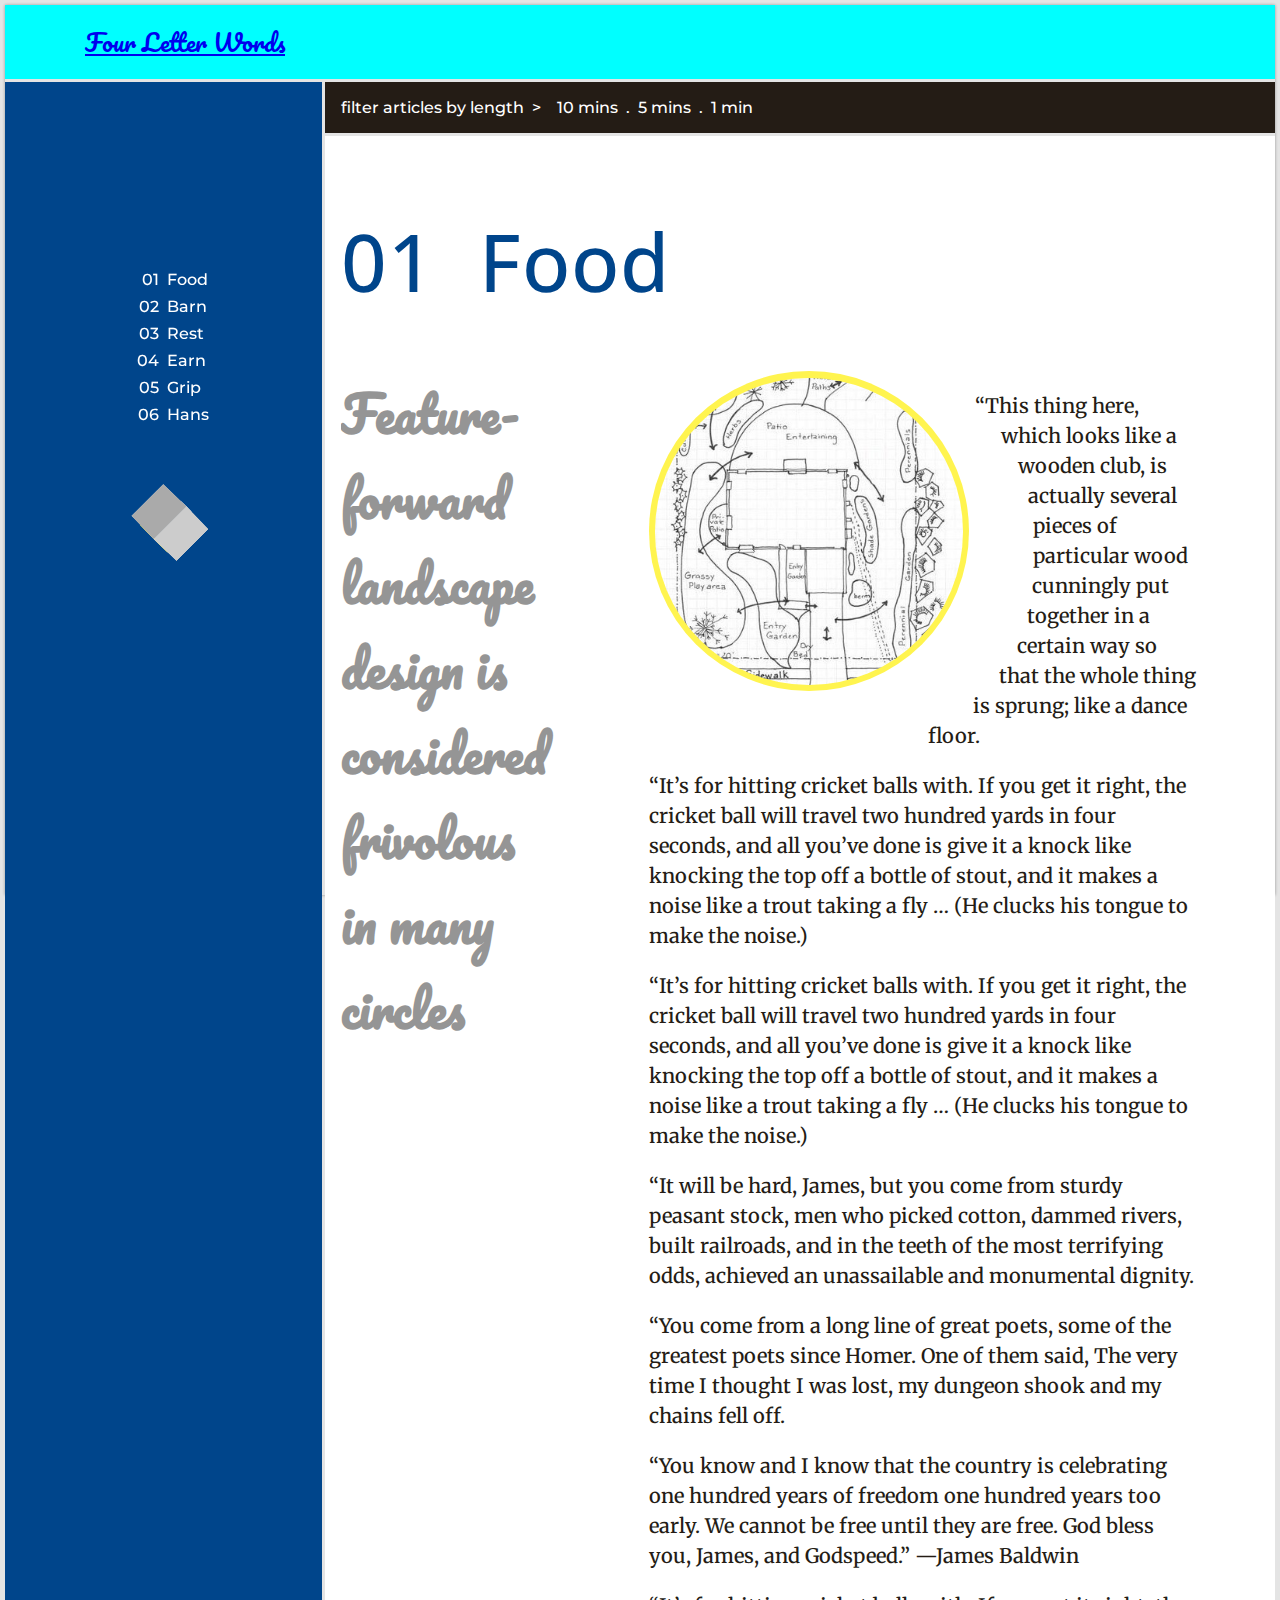
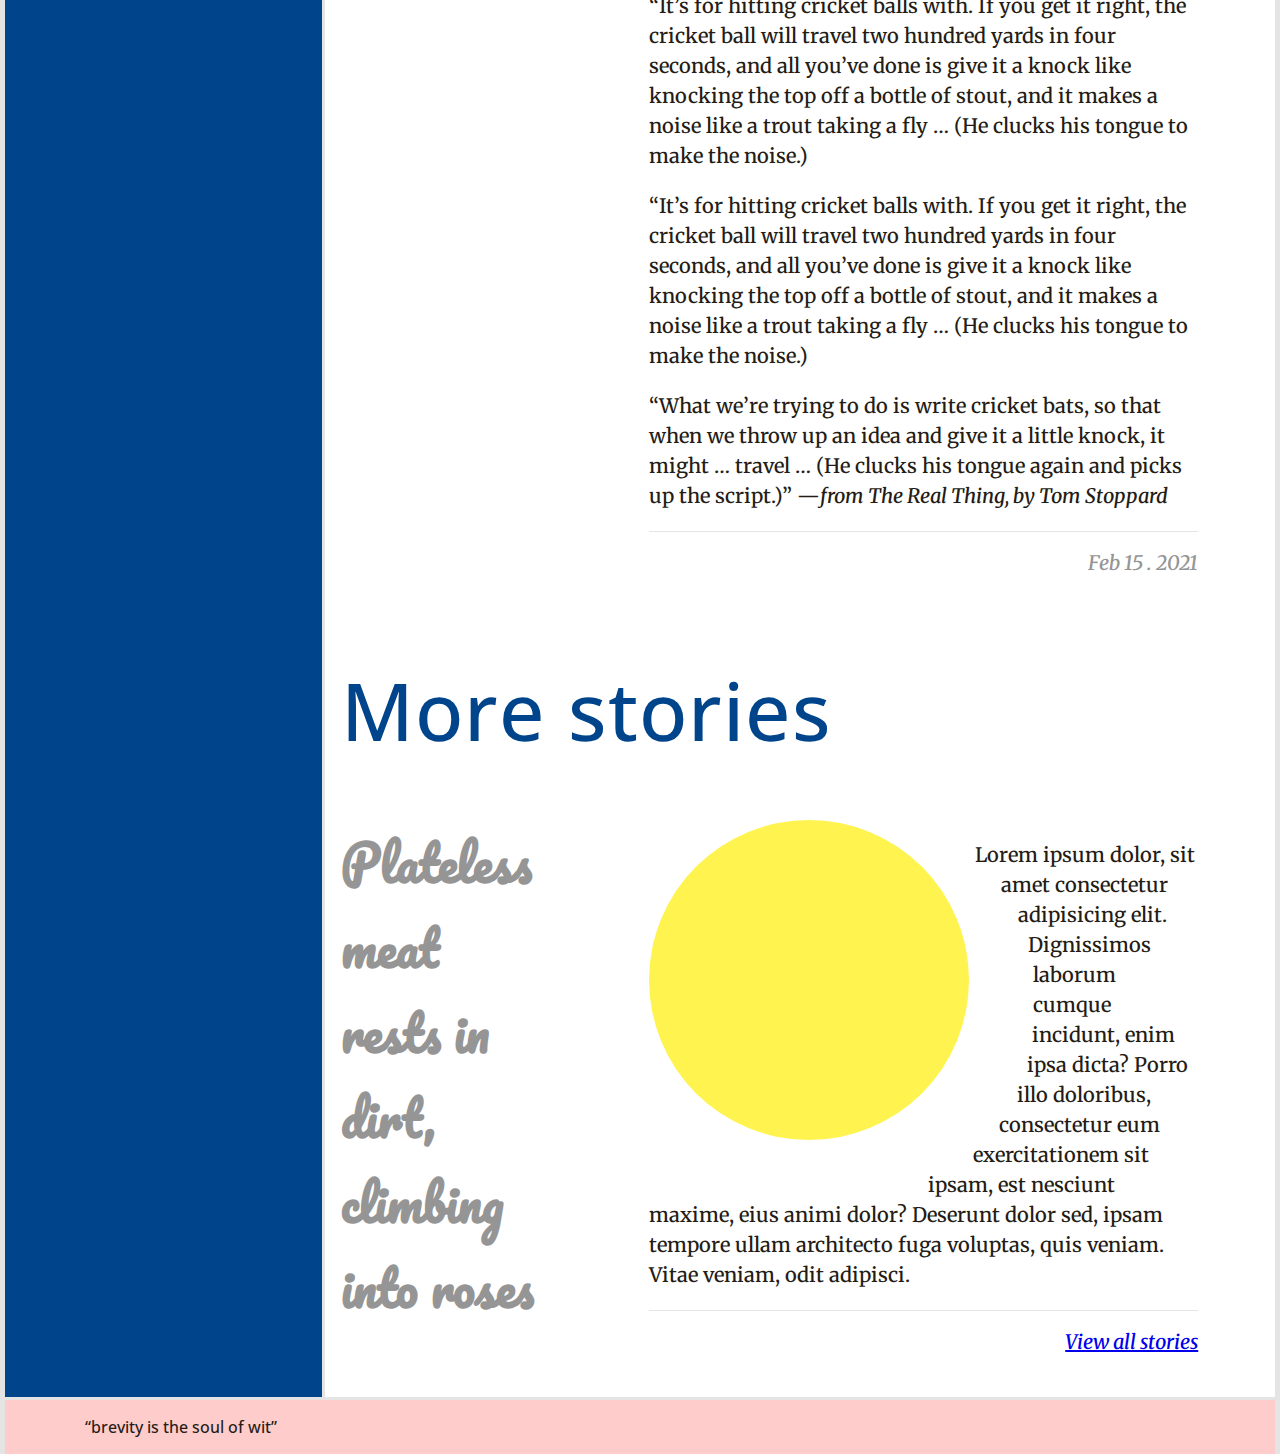
==== commit 15ae7848: "Update post.html" ====
--- a/post.html
+++ b/post.html
@@ -110,12 +110,8 @@
               <div class="yellow-box"><img src="img/hans-bw-3-360-square.jpg" data-aos="zoom-in" data-aos-delay="200"></div>                     
 
               <p>Lorem ipsum dolor, sit amet consectetur adipisicing elit. Dignissimos laborum cumque incidunt, enim ipsa dicta? Porro illo doloribus, consectetur eum exercitationem sit ipsam, est nesciunt maxime, eius animi dolor? Deserunt dolor sed, ipsam tempore ullam architecto fuga voluptas, quis veniam. Vitae veniam, odit adipisci.</p>
-
-              <p>Quas similique debitis excepturi quisquam minima facere temporibus, porro optio perferendis iusto fuga. Consequuntur pariatur illum doloremque, necessitatibus praesentium quis cumque officiis non commodi reprehenderit quaerat velit saepe impedit vitae dolores, veritatis reiciendis ducimus nobis totam.</p>
-
-              <p>Quas similique debitis excepturi quisquam minima facere temporibus, porro optio perferendis iusto fuga. Consequuntur pariatur illum doloremque, necessitatibus praesentium quis cumque officiis non commodi reprehenderit quaerat velit saepe impedit vitae dolores, veritatis reiciendis ducimus nobis totam.</p>              
-
-              <p class="post-date">Dec 1 . 2020</p>              
+              
+              <p class="post-date"><a href="index.html">View all stories</a></p>              
 
             </div>
 
